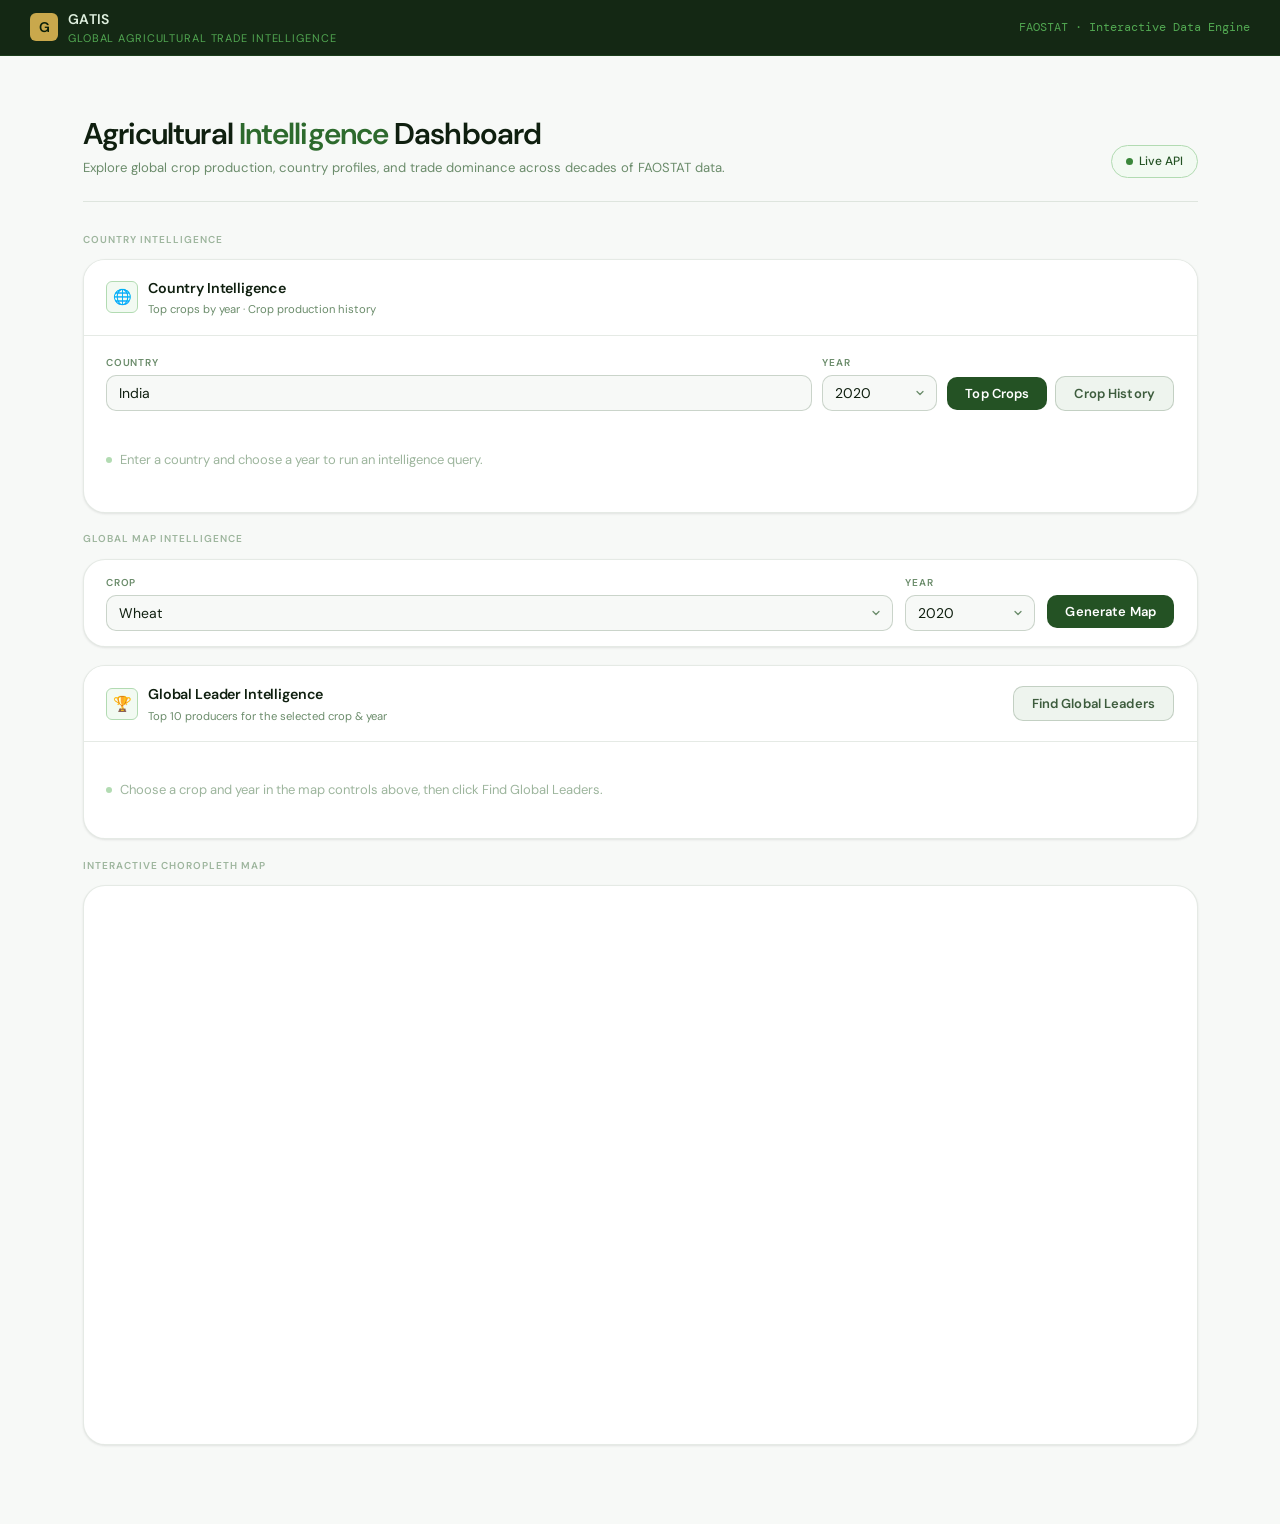
==== index.html @ de00c852 "Initial commit: the first commit for GATIS" ====
<!DOCTYPE html>
<html lang="en">
<head>
    <meta charset="UTF-8">
    <title>GATIS — Global Agricultural Trade Intelligence</title>
    <link rel="preconnect" href="https://fonts.googleapis.com">
    <link rel="preconnect" href="https://fonts.gstatic.com" crossorigin>
    <link href="https://fonts.googleapis.com/css2?family=DM+Sans:ital,opsz,wght@0,9..40,300;0,9..40,400;0,9..40,500;0,9..40,600;1,9..40,300&family=DM+Mono:wght@400;500&display=swap" rel="stylesheet">
    <style>
        *, *::before, *::after { box-sizing: border-box; margin: 0; padding: 0; }

        :root {
            --green-950: #0a1f0a;
            --green-900: #142814;
            --green-800: #1c3d1c;
            --green-700: #245224;
            --green-600: #2d6a2d;
            --green-500: #3a863a;
            --green-400: #52a852;
            --green-300: #7dc47d;
            --green-200: #b2dbb2;
            --green-100: #dff0df;
            --green-50:  #f2faf2;
            --gold: #c9a84c;
            --gold-light: #f5e9c8;
            --surface: #ffffff;
            --surface-2: #f7f9f7;
            --surface-3: #eef4ee;
            --border: rgba(44, 80, 44, 0.12);
            --border-strong: rgba(44, 80, 44, 0.22);
            --text-primary: #0f1f0f;
            --text-secondary: #3d5c3d;
            --text-muted: #6b8c6b;
            --text-hint: #9db59d;
            --radius-sm: 6px;
            --radius-md: 10px;
            --radius-lg: 16px;
            --radius-xl: 22px;
            --shadow-sm: 0 1px 3px rgba(0,0,0,0.06), 0 1px 2px rgba(0,0,0,0.04);
            --shadow-md: 0 4px 12px rgba(0,0,0,0.07), 0 2px 4px rgba(0,0,0,0.04);
            --shadow-lg: 0 8px 32px rgba(0,0,0,0.09), 0 2px 8px rgba(0,0,0,0.05);
            --transition: 140ms ease;
        }

        html { font-size: 15px; }
        body {
            font-family: 'DM Sans', system-ui, sans-serif;
            background-color: var(--surface-2);
            color: var(--text-primary);
            min-height: 100vh;
            line-height: 1.6;
        }

        /* ── TOPBAR ── */
        .topbar {
            background: var(--green-900);
            border-bottom: 1px solid var(--green-800);
            padding: 0 2rem;
            display: flex;
            align-items: center;
            justify-content: space-between;
            height: 56px;
            position: sticky;
            top: 0;
            z-index: 100;
        }
        .topbar-brand {
            display: flex;
            align-items: center;
            gap: 10px;
        }
        .topbar-logo {
            width: 28px;
            height: 28px;
            background: var(--gold);
            border-radius: 6px;
            display: flex;
            align-items: center;
            justify-content: center;
            font-size: 14px;
            font-weight: 600;
            color: var(--green-950);
            letter-spacing: -0.5px;
        }
        .topbar-name {
            font-size: 14px;
            font-weight: 600;
            color: var(--green-100);
            letter-spacing: 0.02em;
        }
        .topbar-sub {
            font-size: 11px;
            color: var(--green-400);
            letter-spacing: 0.08em;
            text-transform: uppercase;
        }
        .topbar-meta {
            font-size: 12px;
            color: var(--green-400);
            font-family: 'DM Mono', monospace;
        }

        /* ── PAGE WRAPPER ── */
        .page {
            max-width: 1160px;
            margin: 0 auto;
            padding: 2rem 1.5rem 4rem;
        }

        /* ── HERO STRIP ── */
        .hero {
            display: flex;
            align-items: flex-end;
            justify-content: space-between;
            gap: 1rem;
            padding: 2rem 0 1.5rem;
            border-bottom: 1px solid var(--border);
            margin-bottom: 2rem;
        }
        .hero-left h1 {
            font-size: 2rem;
            font-weight: 600;
            color: var(--text-primary);
            line-height: 1.2;
            letter-spacing: -0.03em;
        }
        .hero-left h1 span {
            color: var(--green-600);
        }
        .hero-left p {
            font-size: 0.875rem;
            color: var(--text-muted);
            margin-top: 0.35rem;
        }
        .hero-badge {
            display: flex;
            align-items: center;
            gap: 6px;
            background: var(--green-50);
            border: 1px solid var(--green-200);
            border-radius: 999px;
            padding: 6px 14px;
            font-size: 12px;
            font-weight: 500;
            color: var(--green-700);
            white-space: nowrap;
        }
        .hero-badge::before {
            content: '';
            width: 7px;
            height: 7px;
            border-radius: 50%;
            background: var(--green-500);
            display: inline-block;
        }

        /* ── SECTION LABEL ── */
        .section-label {
            font-size: 10px;
            font-weight: 600;
            letter-spacing: 0.1em;
            text-transform: uppercase;
            color: var(--text-hint);
            margin-bottom: 0.75rem;
        }

        /* ── CARD ── */
        .card {
            background: var(--surface);
            border: 1px solid var(--border);
            border-radius: var(--radius-xl);
            box-shadow: var(--shadow-sm);
            overflow: hidden;
            margin-bottom: 1.25rem;
        }
        .card-header {
            display: flex;
            align-items: center;
            justify-content: space-between;
            padding: 1.1rem 1.5rem;
            border-bottom: 1px solid var(--border);
            background: var(--surface);
        }
        .card-header-left {
            display: flex;
            align-items: center;
            gap: 10px;
        }
        .card-icon {
            width: 32px;
            height: 32px;
            border-radius: var(--radius-sm);
            background: var(--green-50);
            border: 1px solid var(--green-200);
            display: flex;
            align-items: center;
            justify-content: center;
            font-size: 15px;
        }
        .card-title {
            font-size: 0.95rem;
            font-weight: 600;
            color: var(--text-primary);
            letter-spacing: -0.01em;
        }
        .card-subtitle {
            font-size: 0.75rem;
            color: var(--text-muted);
            margin-top: 1px;
        }
        .card-body {
            padding: 1.25rem 1.5rem;
        }

        /* ── CONTROL STRIP ── */
        .control-strip {
            background: var(--surface);
            border: 1px solid var(--border);
            border-radius: var(--radius-xl);
            box-shadow: var(--shadow-sm);
            padding: 1rem 1.5rem;
            display: flex;
            align-items: center;
            gap: 12px;
            flex-wrap: wrap;
            margin-bottom: 1.25rem;
        }
        .control-group {
            display: flex;
            flex-direction: column;
            gap: 4px;
            flex: 1;
            min-width: 200px;
        }
        .control-group.narrow { flex: 0 0 130px; min-width: 130px; }
        .control-label {
            font-size: 10px;
            font-weight: 600;
            letter-spacing: 0.08em;
            text-transform: uppercase;
            color: var(--text-muted);
        }
        .control-strip select,
        .card-body select,
        .card-body input[type="text"] {
            width: 100%;
            padding: 8px 12px;
            font-size: 14px;
            font-family: 'DM Sans', sans-serif;
            border: 1px solid var(--border-strong);
            border-radius: var(--radius-md);
            background: var(--surface-2);
            color: var(--text-primary);
            appearance: none;
            -webkit-appearance: none;
            cursor: pointer;
            outline: none;
            transition: border-color var(--transition), box-shadow var(--transition);
            background-image: url("data:image/svg+xml,%3Csvg xmlns='http://www.w3.org/2000/svg' width='12' height='12' viewBox='0 0 24 24'%3E%3Cpath fill='none' stroke='%236b8c6b' stroke-width='2.5' stroke-linecap='round' stroke-linejoin='round' d='M6 9l6 6 6-6'/%3E%3C/svg%3E");
            background-repeat: no-repeat;
            background-position: right 10px center;
            padding-right: 30px;
        }
        .card-body input[type="text"] {
            background-image: none;
            padding-right: 12px;
        }
        .control-strip select:focus,
        .card-body select:focus,
        .card-body input[type="text"]:focus {
            border-color: var(--green-500);
            box-shadow: 0 0 0 3px rgba(58, 134, 58, 0.12);
            background-color: var(--surface);
        }

        /* ── BUTTONS ── */
        .btn {
            display: inline-flex;
            align-items: center;
            gap: 6px;
            padding: 8px 18px;
            font-size: 13px;
            font-weight: 600;
            font-family: 'DM Sans', sans-serif;
            border: none;
            border-radius: var(--radius-md);
            cursor: pointer;
            letter-spacing: 0.01em;
            transition: background var(--transition), transform var(--transition), opacity var(--transition);
            white-space: nowrap;
        }
        .btn-primary {
            background: var(--green-700);
            color: #fff;
        }
        .btn-primary:hover { background: var(--green-800); }
        .btn-primary:active { transform: scale(0.98); }
        .btn-secondary {
            background: var(--surface-3);
            color: var(--text-secondary);
            border: 1px solid var(--border-strong);
        }
        .btn-secondary:hover { background: var(--green-100); color: var(--green-800); border-color: var(--green-300); }
        .btn-secondary:active { transform: scale(0.98); }
        .btn:disabled { opacity: 0.45; cursor: not-allowed; transform: none !important; }
        .btn-row {
            display: flex;
            gap: 8px;
            flex-wrap: wrap;
            align-items: center;
        }

        /* ── INLINE CONTROLS ROW ── */
        .inline-controls {
            display: flex;
            gap: 10px;
            flex-wrap: wrap;
            align-items: flex-end;
            margin-bottom: 1.1rem;
        }
        .inline-controls .field {
            display: flex;
            flex-direction: column;
            gap: 4px;
        }
        .inline-controls .field.grow { flex: 1; min-width: 180px; }
        .inline-controls .field.fixed-110 { flex: 0 0 115px; }
        .field-label {
            font-size: 10px;
            font-weight: 600;
            letter-spacing: 0.08em;
            text-transform: uppercase;
            color: var(--text-muted);
        }

        /* ── RESULTS ── */
        .result-label {
            font-size: 12px;
            font-weight: 600;
            color: var(--green-700);
            padding: 0.5rem 0 0.75rem;
            border-bottom: 1px solid var(--border);
            margin-bottom: 0;
        }
        .table-wrap {
            overflow-y: auto;
            max-height: 300px;
            border-radius: 0 0 var(--radius-lg) var(--radius-lg);
        }
        table {
            width: 100%;
            border-collapse: collapse;
            font-size: 13px;
        }
        thead th {
            position: sticky;
            top: 0;
            background: var(--surface-3);
            color: var(--text-secondary);
            font-size: 11px;
            font-weight: 600;
            letter-spacing: 0.06em;
            text-transform: uppercase;
            padding: 9px 12px;
            text-align: left;
            border-bottom: 1px solid var(--border);
            z-index: 2;
        }
        tbody tr { transition: background var(--transition); }
        tbody tr:hover { background: var(--surface-2); }
        td {
            padding: 9px 12px;
            border-bottom: 1px solid var(--border);
            color: var(--text-primary);
            font-variant-numeric: tabular-nums;
        }
        tbody tr:last-child td { border-bottom: none; }
        td.rank {
            font-family: 'DM Mono', monospace;
            font-size: 12px;
            color: var(--text-hint);
            width: 36px;
        }
        td.num {
            font-family: 'DM Mono', monospace;
            font-size: 12px;
        }
        td.share {
            font-family: 'DM Mono', monospace;
            font-size: 12px;
        }
        .share-bar-cell { width: 100px; }
        .share-bar-wrap { display: flex; align-items: center; gap: 6px; }
        .share-bar-bg { flex: 1; height: 5px; background: var(--surface-3); border-radius: 999px; overflow: hidden; }
        .share-bar-fill { height: 100%; background: var(--green-400); border-radius: 999px; }
        .share-pct { font-family: 'DM Mono', monospace; font-size: 11px; color: var(--text-muted); min-width: 36px; }

        .placeholder-msg {
            display: flex;
            align-items: center;
            gap: 8px;
            padding: 1.5rem 0;
            font-size: 13px;
            color: var(--text-hint);
        }
        .placeholder-msg::before {
            content: '';
            display: block;
            width: 6px;
            height: 6px;
            border-radius: 50%;
            background: var(--green-200);
            flex-shrink: 0;
        }
        .error-msg {
            font-size: 13px;
            color: #b91c1c;
            background: #fef2f2;
            border: 1px solid #fecaca;
            border-radius: var(--radius-md);
            padding: 10px 14px;
        }

        /* ── MAP ── */
        .map-card {
            background: var(--surface);
            border: 1px solid var(--border);
            border-radius: var(--radius-xl);
            box-shadow: var(--shadow-sm);
            overflow: hidden;
            margin-bottom: 1.25rem;
            height: 560px;
        }
        .map-card iframe { width: 100%; height: 100%; border: none; display: block; }

        /* ── DIVIDER ── */
        .divider { height: 1px; background: var(--border); margin: 1rem 0; }

        /* ── LOADING ── */
        .loading-dots { display: inline-flex; gap: 4px; align-items: center; }
        .loading-dots span {
            width: 5px; height: 5px; border-radius: 50%;
            background: var(--green-400);
            animation: dot-pulse 1.2s ease-in-out infinite;
        }
        .loading-dots span:nth-child(2) { animation-delay: 0.2s; }
        .loading-dots span:nth-child(3) { animation-delay: 0.4s; }
        @keyframes dot-pulse {
            0%, 80%, 100% { opacity: 0.2; transform: scale(0.8); }
            40% { opacity: 1; transform: scale(1); }
        }
    </style>
</head>
<body>

    <!-- TOPBAR -->
    <header class="topbar">
        <div class="topbar-brand">
            <div class="topbar-logo">G</div>
            <div>
                <div class="topbar-name">GATIS</div>
                <div class="topbar-sub">Global Agricultural Trade Intelligence</div>
            </div>
        </div>
        <div class="topbar-meta">FAOSTAT · Interactive Data Engine</div>
    </header>

    <main class="page">

        <!-- HERO -->
        <div class="hero">
            <div class="hero-left">
                <h1>Agricultural <span>Intelligence</span> Dashboard</h1>
                <p>Explore global crop production, country profiles, and trade dominance across decades of FAOSTAT data.</p>
            </div>
            <div class="hero-badge">Live API</div>
        </div>

        <!-- ① COUNTRY INTELLIGENCE -->
        <div class="section-label">Country Intelligence</div>
        <div class="card">
            <div class="card-header">
                <div class="card-header-left">
                    <div class="card-icon">🌐</div>
                    <div>
                        <div class="card-title">Country Intelligence</div>
                        <div class="card-subtitle">Top crops by year · Crop production history</div>
                    </div>
                </div>
            </div>
            <div class="card-body">
                <div class="inline-controls">
                    <div class="field grow">
                        <div class="field-label">Country</div>
                        <input id="countryInput" type="text" list="countryOptions" placeholder="e.g. India, Brazil, China…">
                        <datalist id="countryOptions"></datalist>
                    </div>
                    <div class="field fixed-110">
                        <div class="field-label">Year</div>
                        <select id="countryYearInput">
                            <option value="">—</option>
                        </select>
                    </div>
                    <div class="btn-row">
                        <button class="btn btn-primary" id="topCropsButton" type="button">Top Crops</button>
                        <button class="btn btn-secondary" id="historyButton" type="button">Crop History</button>
                    </div>
                </div>
                <div id="countryResults">
                    <p class="placeholder-msg">Enter a country and choose a year to run an intelligence query.</p>
                </div>
            </div>
        </div>

        <!-- ② MAP CONTROLS -->
        <div class="section-label">Global Map Intelligence</div>
        <div class="control-strip">
            <div class="control-group">
                <div class="control-label">Crop</div>
                <select id="cropInput">
                    <option value="">Loading crops…</option>
                </select>
            </div>
            <div class="control-group narrow">
                <div class="control-label">Year</div>
                <select id="yearInput">
                    <option value="">Loading years…</option>
                </select>
            </div>
            <div style="padding-top: 18px;">
                <button class="btn btn-primary" id="generateButton" type="button">Generate Map</button>
            </div>
        </div>

        <!-- ③ GLOBAL LEADER -->
        <div class="card">
            <div class="card-header">
                <div class="card-header-left">
                    <div class="card-icon">🏆</div>
                    <div>
                        <div class="card-title">Global Leader Intelligence</div>
                        <div class="card-subtitle">Top 10 producers for the selected crop &amp; year</div>
                    </div>
                </div>
                <button class="btn btn-secondary" id="globalLeaderButton" type="button">Find Global Leaders</button>
            </div>
            <div id="globalLeaderResults" style="padding: 1rem 1.5rem;">
                <p class="placeholder-msg">Choose a crop and year in the map controls above, then click Find Global Leaders.</p>
            </div>
        </div>

        <!-- ④ MAP -->
        <div class="section-label">Interactive Choropleth Map</div>
        <div class="map-card">
            <iframe id="mapFrame" title="GATIS live intelligence map" src="http://127.0.0.1:8000/map?crop=Wheat&year=2020"></iframe>
        </div>

    </main>

    <script>
        const API_BASE_URL = "http://127.0.0.1:8000";

        function buildMapUrl(crop, year) {
            const params = new URLSearchParams({ crop, year, _: Date.now().toString() });
            return `${API_BASE_URL}/map?${params.toString()}`;
        }

        function fmt(value) {
            return Number(value).toLocaleString(undefined, { maximumFractionDigits: 2 });
        }

        function renderError(message, targetId = "countryResults") {
            document.getElementById(targetId).innerHTML = `<div class="error-msg">${message}</div>`;
        }

        function renderLoading(targetId) {
            document.getElementById(targetId).innerHTML = `
                <p class="placeholder-msg" style="gap:10px;">
                    <span class="loading-dots"><span></span><span></span><span></span></span>
                    Loading data…
                </p>`;
        }

        function renderTable(summary, headers, rows, targetId = "countryResults") {
            const headerHtml = headers.map(h => `<th>${h.label}</th>`).join("");
            const maxProd = Math.max(...rows.map(r => Number(r[headers.find(h => h.key === "Production_Value") ? "Production_Value" : "Percentage_Share"] || 0)));

            const rowsHtml = rows.map((row, i) => {
                const cells = headers.map(h => {
                    const raw = row[h.key];
                    const val = h.format ? h.format(raw, row, maxProd) : raw;
                    return `<td class="${h.cls || ''}">${val ?? ""}</td>`;
                }).join("");
                return `<tr>${cells}</tr>`;
            }).join("");

            document.getElementById(targetId).innerHTML = `
                <div class="result-label">${summary}</div>
                <div class="table-wrap">
                    <table>
                        <thead><tr>${headerHtml}</tr></thead>
                        <tbody>${rowsHtml}</tbody>
                    </table>
                </div>
            `;
        }

        function updateMap() {
            const crop = document.getElementById("cropInput").value;
            const year = document.getElementById("yearInput").value;
            if (!crop || !year) return;
            document.getElementById("mapFrame").src = buildMapUrl(crop, year);
        }

        async function getJson(path, params) {
            const query = new URLSearchParams(params);
            const response = await fetch(`${API_BASE_URL}${path}?${query.toString()}`);
            if (!response.ok) {
                const error = await response.json().catch(() => ({}));
                throw new Error(error.detail || `Request failed with ${response.status}`);
            }
            return response.json();
        }

        async function loadTopCrops() {
            const country = document.getElementById("countryInput").value.trim();
            const year = document.getElementById("countryYearInput").value;
            if (!country || !year) { renderError("Enter a country and choose a year."); return; }
            renderLoading("countryResults");
            try {
                const data = await getJson("/api/country/top-crops", { country, year, limit: 10 });
                const matched = data.matched_countries.join(", ");
                const sorted = [...data.top_crops].sort((a, b) => b.Production_Value - a.Production_Value);
                sorted.forEach((row, i) => { row.Rank = i + 1; });
                const maxProd = sorted[0]?.Production_Value || 1;

                renderTable(
                    `Top crops for <strong>${matched}</strong> in ${data.year}`,
                    [
                        { key: "Rank", label: "#", cls: "rank" },
                        { key: "Item", label: "Crop / Product" },
                        { key: "Production_Value", label: "Production", cls: "num", format: (v) => fmt(v) },
                        { key: "Unit", label: "Unit" },
                        {
                            key: "Country_Share", label: "Share", cls: "share-bar-cell",
                            format: (v, row, max) => {
                                const pct = Math.min(100, (Number(row.Production_Value) / maxProd) * 100);
                                return `<div class="share-bar-wrap"><div class="share-bar-bg"><div class="share-bar-fill" style="width:${pct.toFixed(1)}%"></div></div><span class="share-pct">${fmt(v)}%</span></div>`;
                            }
                        }
                    ],
                    sorted
                );
            } catch (error) { renderError(error.message); }
        }

        async function loadCropHistory() {
            const country = document.getElementById("countryInput").value.trim();
            const crop = document.getElementById("cropInput").value;
            if (!country || !crop) { renderError("Enter a country and choose a crop in the map controls."); return; }
            renderLoading("countryResults");
            try {
                const data = await getJson("/api/country/crop-history", { country, crop });
                const matched = data.matched_countries.join(", ");
                const summary = `${data.crop} · <strong>${matched}</strong> &nbsp;·&nbsp; Latest: ${fmt(data.latest_production)} ${data.latest_unit} (${data.latest_year}) &nbsp;·&nbsp; Peak: ${fmt(data.peak_production)} ${data.peak_unit} (${data.peak_year})`;
                renderTable(summary,
                    [
                        { key: "Year", label: "Year", cls: "rank" },
                        { key: "Production_Value", label: "Production", cls: "num", format: (v) => fmt(v) },
                        { key: "Unit", label: "Unit" }
                    ],
                    data.history
                );
            } catch (error) { renderError(error.message); }
        }

        function populateSelect(el, values, defaultValue) {
            el.innerHTML = "";
            values.forEach(value => {
                const opt = document.createElement("option");
                opt.value = value;
                opt.textContent = value;
                if (String(value) === String(defaultValue)) opt.selected = true;
                el.appendChild(opt);
            });
        }

        function syncCountryYear() {
            const mainYear = document.getElementById("yearInput").value;
            const cy = document.getElementById("countryYearInput");
            if ([...cy.options].some(o => o.value === mainYear)) cy.value = mainYear;
        }

        function populateCountryOptions(countries, defaultCountry) {
            const dl = document.getElementById("countryOptions");
            dl.innerHTML = "";
            countries.forEach(c => {
                const opt = document.createElement("option");
                opt.value = c;
                dl.appendChild(opt);
            });
            document.getElementById("countryInput").value = defaultCountry;
        }

        async function loadGlobalLeader() {
            const crop = document.getElementById("cropInput").value;
            const year = document.getElementById("yearInput").value;
            const resultsEl = document.getElementById("globalLeaderResults");
            if (!crop || !year) { resultsEl.innerHTML = '<div class="error-msg" style="margin:1rem 1.5rem;">Choose a crop and year in the map controls first.</div>'; return; }
            resultsEl.innerHTML = `<p class="placeholder-msg" style="padding:1rem 0;gap:10px;"><span class="loading-dots"><span></span><span></span><span></span></span>Loading top 10 producers…</p>`;
            try {
                const data = await getJson("/api/crop", { name: crop, year });
                if (!data.data || data.data.length === 0) {
                    resultsEl.innerHTML = '<div class="error-msg" style="margin:0.5rem 0;">No data found for this crop and year.</div>';
                    return;
                }
                const top10 = data.data.slice(0, 10);
                const maxShare = top10[0]?.Percentage_Share || 1;
                const rowsHtml = top10.map((row, i) => `
                    <tr>
                        <td class="rank">${i + 1}</td>
                        <td>${row.Area}</td>
                        <td class="share-bar-cell">
                            <div class="share-bar-wrap">
                                <div class="share-bar-bg"><div class="share-bar-fill" style="width:${((row.Percentage_Share / maxShare) * 100).toFixed(1)}%"></div></div>
                                <span class="share-pct">${fmt(row.Percentage_Share)}%</span>
                            </div>
                        </td>
                    </tr>
                `).join("");
                resultsEl.innerHTML = `
                    <div class="result-label" style="padding: 0 1.5rem 0.75rem; margin-top: 0.5rem;">Top 10 global producers for <strong>${data.crop}</strong> in ${data.year}</div>
                    <div class="table-wrap">
                        <table>
                            <thead><tr><th>#</th><th>Country</th><th>Global Share</th></tr></thead>
                            <tbody>${rowsHtml}</tbody>
                        </table>
                    </div>
                `;
            } catch (error) {
                resultsEl.innerHTML = `<div class="error-msg" style="margin:1rem 1.5rem;">${error.message}</div>`;
            }
        }

        async function loadOptions() {
            ["generateButton","topCropsButton","historyButton","globalLeaderButton"].forEach(id => {
                document.getElementById(id).disabled = true;
            });
            try {
                const response = await fetch(`${API_BASE_URL}/api/options`);
                if (!response.ok) throw new Error(`Options request failed with ${response.status}`);
                const options = await response.json();
                populateSelect(document.getElementById("cropInput"), options.crops, options.default_crop);
                populateSelect(document.getElementById("yearInput"), options.years, options.default_year);
                populateSelect(document.getElementById("countryYearInput"), options.years, options.default_year);
                populateCountryOptions(options.countries, options.default_country);
                updateMap();
            } catch (error) {
                document.getElementById("cropInput").innerHTML = '<option value="Wheat">Wheat</option>';
                document.getElementById("yearInput").innerHTML = '<option value="2020">2020</option>';
                document.getElementById("countryYearInput").innerHTML = '<option value="2020">2020</option>';
                document.getElementById("countryInput").value = "India";
                console.error("Failed to load GATIS options:", error);
            } finally {
                ["generateButton","topCropsButton","historyButton","globalLeaderButton"].forEach(id => {
                    document.getElementById(id).disabled = false;
                });
            }
        }

        document.getElementById("generateButton").addEventListener("click", updateMap);
        document.getElementById("topCropsButton").addEventListener("click", loadTopCrops);
        document.getElementById("historyButton").addEventListener("click", loadCropHistory);
        document.getElementById("globalLeaderButton").addEventListener("click", loadGlobalLeader);
        document.getElementById("yearInput").addEventListener("change", syncCountryYear);
        loadOptions();
    </script>
</body>
</html>
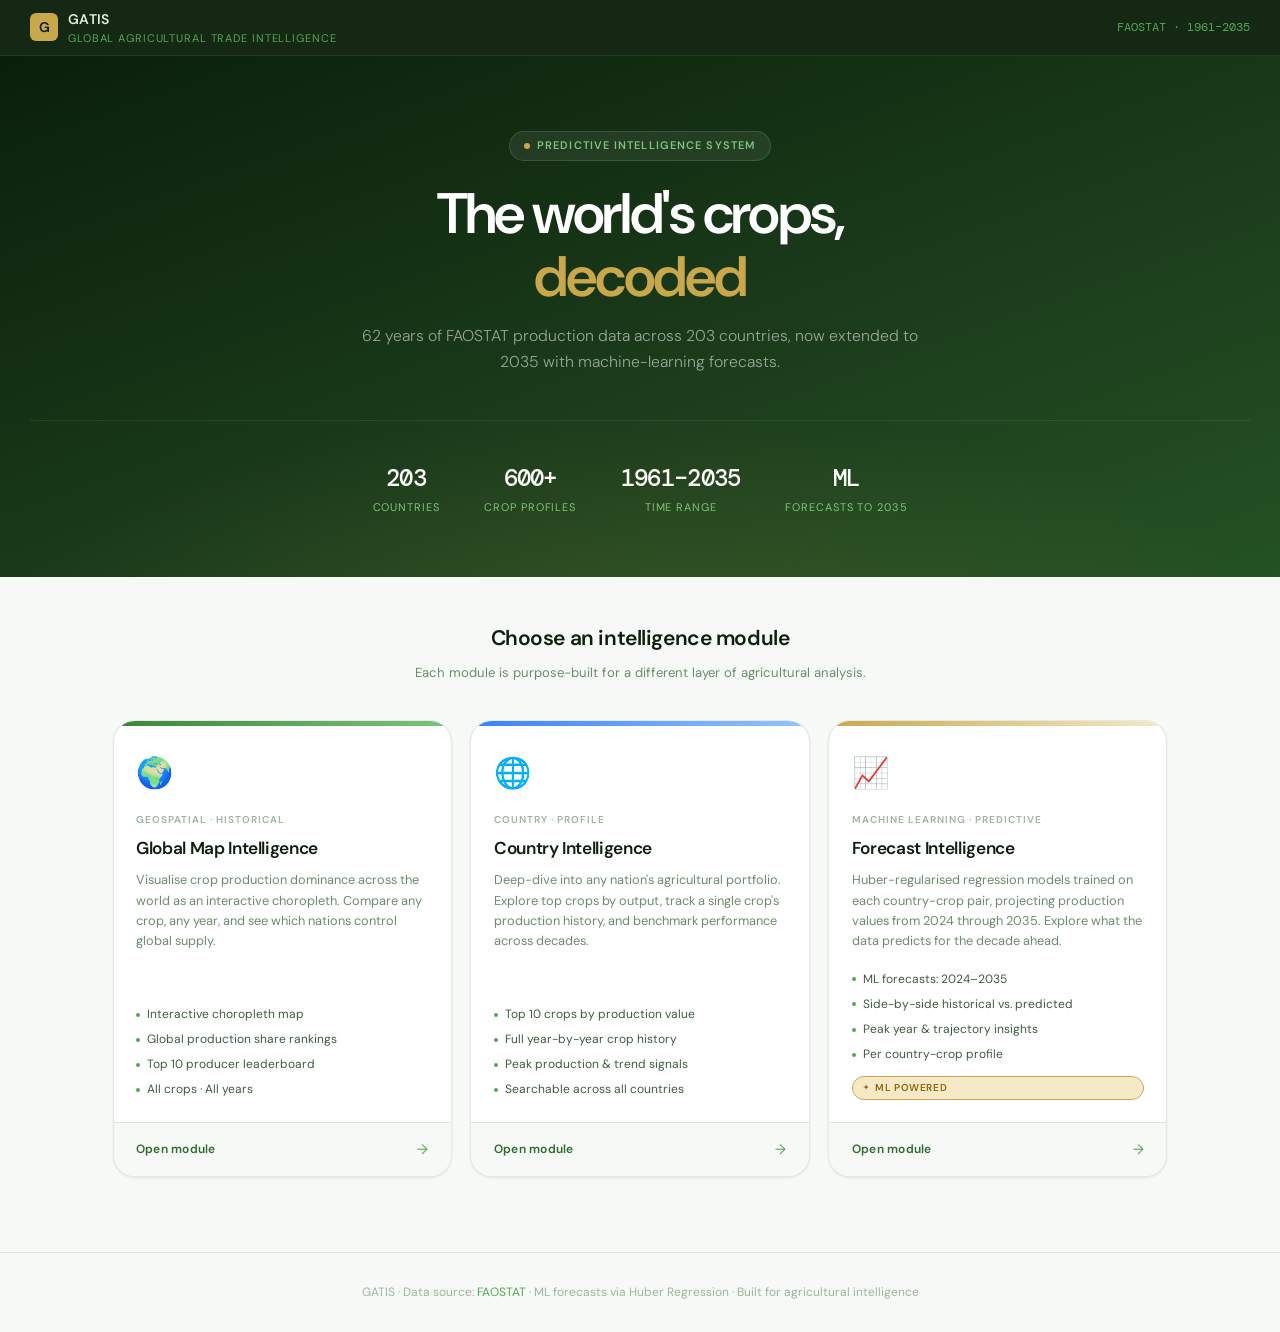
==== commit 34acd8f8: "added a ML model and changed the the frontend all some other things" ====
--- a/index.html
+++ b/index.html
@@ -2,778 +2,194 @@
 <html lang="en">
 <head>
     <meta charset="UTF-8">
-    <title>GATIS — Global Agricultural Trade Intelligence</title>
+    <meta name="viewport" content="width=device-width, initial-scale=1.0">
+    <title>GATIS — Global Agricultural Trade Intelligence System</title>
     <link rel="preconnect" href="https://fonts.googleapis.com">
     <link rel="preconnect" href="https://fonts.gstatic.com" crossorigin>
     <link href="https://fonts.googleapis.com/css2?family=DM+Sans:ital,opsz,wght@0,9..40,300;0,9..40,400;0,9..40,500;0,9..40,600;1,9..40,300&family=DM+Mono:wght@400;500&display=swap" rel="stylesheet">
     <style>
         *, *::before, *::after { box-sizing: border-box; margin: 0; padding: 0; }
-
         :root {
-            --green-950: #0a1f0a;
-            --green-900: #142814;
-            --green-800: #1c3d1c;
-            --green-700: #245224;
-            --green-600: #2d6a2d;
-            --green-500: #3a863a;
-            --green-400: #52a852;
-            --green-300: #7dc47d;
-            --green-200: #b2dbb2;
-            --green-100: #dff0df;
-            --green-50:  #f2faf2;
-            --gold: #c9a84c;
-            --gold-light: #f5e9c8;
-            --surface: #ffffff;
-            --surface-2: #f7f9f7;
-            --surface-3: #eef4ee;
-            --border: rgba(44, 80, 44, 0.12);
-            --border-strong: rgba(44, 80, 44, 0.22);
-            --text-primary: #0f1f0f;
-            --text-secondary: #3d5c3d;
-            --text-muted: #6b8c6b;
-            --text-hint: #9db59d;
-            --radius-sm: 6px;
-            --radius-md: 10px;
-            --radius-lg: 16px;
-            --radius-xl: 22px;
+            --green-950: #0a1f0a; --green-900: #142814; --green-800: #1c3d1c;
+            --green-700: #245224; --green-600: #2d6a2d; --green-500: #3a863a;
+            --green-400: #52a852; --green-300: #7dc47d; --green-200: #b2dbb2;
+            --green-100: #dff0df; --green-50: #f2faf2;
+            --gold: #c9a84c; --gold-light: #f5e9c8;
+            --surface: #ffffff; --surface-2: #f7f9f7; --surface-3: #eef4ee;
+            --border: rgba(44,80,44,0.12); --border-strong: rgba(44,80,44,0.22);
+            --text-primary: #0f1f0f; --text-secondary: #3d5c3d;
+            --text-muted: #6b8c6b; --text-hint: #9db59d;
+            --radius-sm: 6px; --radius-md: 10px; --radius-lg: 16px; --radius-xl: 22px;
             --shadow-sm: 0 1px 3px rgba(0,0,0,0.06), 0 1px 2px rgba(0,0,0,0.04);
             --shadow-md: 0 4px 12px rgba(0,0,0,0.07), 0 2px 4px rgba(0,0,0,0.04);
-            --shadow-lg: 0 8px 32px rgba(0,0,0,0.09), 0 2px 8px rgba(0,0,0,0.05);
+            --shadow-lg: 0 12px 40px rgba(0,0,0,0.10), 0 2px 8px rgba(0,0,0,0.05);
             --transition: 140ms ease;
         }
+        html { font-size: 15px; }
+        body { font-family: 'DM Sans', system-ui, sans-serif; background: var(--surface-2); color: var(--text-primary); min-height: 100vh; line-height: 1.6; }
 
-        html { font-size: 15px; }
-        body {
-            font-family: 'DM Sans', system-ui, sans-serif;
-            background-color: var(--surface-2);
-            color: var(--text-primary);
-            min-height: 100vh;
-            line-height: 1.6;
-        }
+        /* TOPBAR */
+        .topbar { background: var(--green-900); border-bottom: 1px solid var(--green-800); padding: 0 2rem; display: flex; align-items: center; justify-content: space-between; height: 56px; position: sticky; top: 0; z-index: 100; }
+        .topbar-brand { display: flex; align-items: center; gap: 10px; }
+        .topbar-logo { width: 28px; height: 28px; background: var(--gold); border-radius: 6px; display: flex; align-items: center; justify-content: center; font-size: 14px; font-weight: 600; color: var(--green-950); letter-spacing: -0.5px; }
+        .topbar-name { font-size: 14px; font-weight: 600; color: var(--green-100); letter-spacing: 0.02em; }
+        .topbar-sub { font-size: 11px; color: var(--green-400); letter-spacing: 0.08em; text-transform: uppercase; }
+        .topbar-meta { font-size: 12px; color: var(--green-400); font-family: 'DM Mono', monospace; }
 
-        /* ── TOPBAR ── */
-        .topbar {
-            background: var(--green-900);
-            border-bottom: 1px solid var(--green-800);
-            padding: 0 2rem;
-            display: flex;
-            align-items: center;
-            justify-content: space-between;
-            height: 56px;
-            position: sticky;
-            top: 0;
-            z-index: 100;
-        }
-        .topbar-brand {
-            display: flex;
-            align-items: center;
-            gap: 10px;
-        }
-        .topbar-logo {
-            width: 28px;
-            height: 28px;
-            background: var(--gold);
-            border-radius: 6px;
-            display: flex;
-            align-items: center;
-            justify-content: center;
-            font-size: 14px;
-            font-weight: 600;
-            color: var(--green-950);
-            letter-spacing: -0.5px;
-        }
-        .topbar-name {
-            font-size: 14px;
-            font-weight: 600;
-            color: var(--green-100);
-            letter-spacing: 0.02em;
-        }
-        .topbar-sub {
-            font-size: 11px;
-            color: var(--green-400);
-            letter-spacing: 0.08em;
-            text-transform: uppercase;
-        }
-        .topbar-meta {
-            font-size: 12px;
-            color: var(--green-400);
-            font-family: 'DM Mono', monospace;
-        }
+        /* HERO */
+        .hero-section { background: linear-gradient(160deg, var(--green-950) 0%, var(--green-800) 60%, var(--green-700) 100%); padding: 5rem 2rem 4rem; text-align: center; position: relative; overflow: hidden; }
+        .hero-section::before { content: ''; position: absolute; inset: 0; background: radial-gradient(ellipse 70% 60% at 50% 110%, rgba(201,168,76,0.12) 0%, transparent 70%); pointer-events: none; }
+        .hero-eyebrow { display: inline-flex; align-items: center; gap: 7px; background: rgba(255,255,255,0.07); border: 1px solid rgba(255,255,255,0.12); border-radius: 999px; padding: 5px 14px; font-size: 11px; font-weight: 600; letter-spacing: 0.1em; text-transform: uppercase; color: var(--green-300); margin-bottom: 1.5rem; }
+        .hero-eyebrow::before { content: ''; width: 6px; height: 6px; border-radius: 50%; background: var(--gold); display: block; }
+        .hero-title { font-size: clamp(2.4rem, 5vw, 3.8rem); font-weight: 600; color: #fff; letter-spacing: -0.04em; line-height: 1.1; margin-bottom: 1rem; }
+        .hero-title em { font-style: normal; color: var(--gold); }
+        .hero-desc { font-size: 1.05rem; color: rgba(255,255,255,0.55); max-width: 560px; margin: 0 auto 2.5rem; line-height: 1.65; font-weight: 300; }
+        .hero-stats { display: flex; justify-content: center; gap: 3rem; flex-wrap: wrap; margin-top: 3rem; padding-top: 2.5rem; border-top: 1px solid rgba(255,255,255,0.08); }
+        .stat { text-align: center; }
+        .stat-num { font-family: 'DM Mono', monospace; font-size: 1.6rem; font-weight: 500; color: #fff; letter-spacing: -0.03em; }
+        .stat-label { font-size: 11px; text-transform: uppercase; letter-spacing: 0.08em; color: var(--green-300); margin-top: 2px; }
 
-        /* ── PAGE WRAPPER ── */
-        .page {
-            max-width: 1160px;
-            margin: 0 auto;
-            padding: 2rem 1.5rem 4rem;
-        }
+        /* NAV GRID */
+        .nav-section { max-width: 1100px; margin: 0 auto; padding: 3rem 1.5rem 5rem; }
+        .nav-intro { text-align: center; margin-bottom: 2.5rem; }
+        .nav-intro h2 { font-size: 1.4rem; font-weight: 600; color: var(--text-primary); letter-spacing: -0.02em; margin-bottom: 0.4rem; }
+        .nav-intro p { font-size: 0.875rem; color: var(--text-muted); }
 
-        /* ── HERO STRIP ── */
-        .hero {
-            display: flex;
-            align-items: flex-end;
-            justify-content: space-between;
-            gap: 1rem;
-            padding: 2rem 0 1.5rem;
-            border-bottom: 1px solid var(--border);
-            margin-bottom: 2rem;
-        }
-        .hero-left h1 {
-            font-size: 2rem;
-            font-weight: 600;
-            color: var(--text-primary);
-            line-height: 1.2;
-            letter-spacing: -0.03em;
-        }
-        .hero-left h1 span {
-            color: var(--green-600);
-        }
-        .hero-left p {
-            font-size: 0.875rem;
-            color: var(--text-muted);
-            margin-top: 0.35rem;
-        }
-        .hero-badge {
-            display: flex;
-            align-items: center;
-            gap: 6px;
-            background: var(--green-50);
-            border: 1px solid var(--green-200);
-            border-radius: 999px;
-            padding: 6px 14px;
-            font-size: 12px;
-            font-weight: 500;
-            color: var(--green-700);
-            white-space: nowrap;
-        }
-        .hero-badge::before {
-            content: '';
-            width: 7px;
-            height: 7px;
-            border-radius: 50%;
-            background: var(--green-500);
-            display: inline-block;
-        }
+        .module-grid { display: grid; grid-template-columns: repeat(auto-fit, minmax(300px, 1fr)); gap: 1.25rem; }
 
-        /* ── SECTION LABEL ── */
-        .section-label {
-            font-size: 10px;
-            font-weight: 600;
-            letter-spacing: 0.1em;
-            text-transform: uppercase;
-            color: var(--text-hint);
-            margin-bottom: 0.75rem;
-        }
+        .module-card { background: var(--surface); border: 1px solid var(--border); border-radius: var(--radius-xl); box-shadow: var(--shadow-sm); overflow: hidden; text-decoration: none; color: inherit; display: flex; flex-direction: column; transition: box-shadow var(--transition), transform var(--transition), border-color var(--transition); cursor: pointer; }
+        .module-card:hover { box-shadow: var(--shadow-lg); transform: translateY(-3px); border-color: var(--green-200); }
+        .module-card:active { transform: translateY(-1px); }
 
-        /* ── CARD ── */
-        .card {
-            background: var(--surface);
-            border: 1px solid var(--border);
-            border-radius: var(--radius-xl);
-            box-shadow: var(--shadow-sm);
-            overflow: hidden;
-            margin-bottom: 1.25rem;
-        }
-        .card-header {
-            display: flex;
-            align-items: center;
-            justify-content: space-between;
-            padding: 1.1rem 1.5rem;
-            border-bottom: 1px solid var(--border);
-            background: var(--surface);
-        }
-        .card-header-left {
-            display: flex;
-            align-items: center;
-            gap: 10px;
-        }
-        .card-icon {
-            width: 32px;
-            height: 32px;
-            border-radius: var(--radius-sm);
-            background: var(--green-50);
-            border: 1px solid var(--green-200);
-            display: flex;
-            align-items: center;
-            justify-content: center;
-            font-size: 15px;
-        }
-        .card-title {
-            font-size: 0.95rem;
-            font-weight: 600;
-            color: var(--text-primary);
-            letter-spacing: -0.01em;
-        }
-        .card-subtitle {
-            font-size: 0.75rem;
-            color: var(--text-muted);
-            margin-top: 1px;
-        }
-        .card-body {
-            padding: 1.25rem 1.5rem;
-        }
+        .module-accent { height: 5px; }
+        .accent-map { background: linear-gradient(90deg, var(--green-500), var(--green-300)); }
+        .accent-country { background: linear-gradient(90deg, #3b82f6, #93c5fd); }
+        .accent-forecast { background: linear-gradient(90deg, var(--gold), #f5e9c8); }
 
-        /* ── CONTROL STRIP ── */
-        .control-strip {
-            background: var(--surface);
-            border: 1px solid var(--border);
-            border-radius: var(--radius-xl);
-            box-shadow: var(--shadow-sm);
-            padding: 1rem 1.5rem;
-            display: flex;
-            align-items: center;
-            gap: 12px;
-            flex-wrap: wrap;
-            margin-bottom: 1.25rem;
-        }
-        .control-group {
-            display: flex;
-            flex-direction: column;
-            gap: 4px;
-            flex: 1;
-            min-width: 200px;
-        }
-        .control-group.narrow { flex: 0 0 130px; min-width: 130px; }
-        .control-label {
-            font-size: 10px;
-            font-weight: 600;
-            letter-spacing: 0.08em;
-            text-transform: uppercase;
-            color: var(--text-muted);
-        }
-        .control-strip select,
-        .card-body select,
-        .card-body input[type="text"] {
-            width: 100%;
-            padding: 8px 12px;
-            font-size: 14px;
-            font-family: 'DM Sans', sans-serif;
-            border: 1px solid var(--border-strong);
-            border-radius: var(--radius-md);
-            background: var(--surface-2);
-            color: var(--text-primary);
-            appearance: none;
-            -webkit-appearance: none;
-            cursor: pointer;
-            outline: none;
-            transition: border-color var(--transition), box-shadow var(--transition);
-            background-image: url("data:image/svg+xml,%3Csvg xmlns='http://www.w3.org/2000/svg' width='12' height='12' viewBox='0 0 24 24'%3E%3Cpath fill='none' stroke='%236b8c6b' stroke-width='2.5' stroke-linecap='round' stroke-linejoin='round' d='M6 9l6 6 6-6'/%3E%3C/svg%3E");
-            background-repeat: no-repeat;
-            background-position: right 10px center;
-            padding-right: 30px;
-        }
-        .card-body input[type="text"] {
-            background-image: none;
-            padding-right: 12px;
-        }
-        .control-strip select:focus,
-        .card-body select:focus,
-        .card-body input[type="text"]:focus {
-            border-color: var(--green-500);
-            box-shadow: 0 0 0 3px rgba(58, 134, 58, 0.12);
-            background-color: var(--surface);
-        }
+        .module-body { padding: 1.5rem; flex: 1; display: flex; flex-direction: column; }
+        .module-icon { font-size: 2rem; margin-bottom: 1rem; display: block; }
+        .module-tag { font-size: 10px; font-weight: 600; letter-spacing: 0.1em; text-transform: uppercase; color: var(--text-hint); margin-bottom: 0.5rem; }
+        .module-title { font-size: 1.15rem; font-weight: 600; color: var(--text-primary); letter-spacing: -0.02em; margin-bottom: 0.5rem; }
+        .module-desc { font-size: 0.85rem; color: var(--text-muted); line-height: 1.6; flex: 1; }
+        .module-features { margin-top: 1.2rem; display: flex; flex-direction: column; gap: 6px; }
+        .module-feature { font-size: 12px; color: var(--text-secondary); display: flex; align-items: center; gap: 7px; }
+        .module-feature::before { content: ''; width: 4px; height: 4px; border-radius: 50%; background: var(--green-400); flex-shrink: 0; }
+        .module-footer { padding: 1rem 1.5rem; border-top: 1px solid var(--border); background: var(--surface-2); display: flex; align-items: center; justify-content: space-between; }
+        .module-cta { font-size: 12px; font-weight: 600; color: var(--green-600); letter-spacing: 0.02em; }
+        .module-arrow { font-size: 14px; color: var(--green-400); transition: transform var(--transition); }
+        .module-card:hover .module-arrow { transform: translateX(4px); }
 
-        /* ── BUTTONS ── */
-        .btn {
-            display: inline-flex;
-            align-items: center;
-            gap: 6px;
-            padding: 8px 18px;
-            font-size: 13px;
-            font-weight: 600;
-            font-family: 'DM Sans', sans-serif;
-            border: none;
-            border-radius: var(--radius-md);
-            cursor: pointer;
-            letter-spacing: 0.01em;
-            transition: background var(--transition), transform var(--transition), opacity var(--transition);
-            white-space: nowrap;
-        }
-        .btn-primary {
-            background: var(--green-700);
-            color: #fff;
-        }
-        .btn-primary:hover { background: var(--green-800); }
-        .btn-primary:active { transform: scale(0.98); }
-        .btn-secondary {
-            background: var(--surface-3);
-            color: var(--text-secondary);
-            border: 1px solid var(--border-strong);
-        }
-        .btn-secondary:hover { background: var(--green-100); color: var(--green-800); border-color: var(--green-300); }
-        .btn-secondary:active { transform: scale(0.98); }
-        .btn:disabled { opacity: 0.45; cursor: not-allowed; transform: none !important; }
-        .btn-row {
-            display: flex;
-            gap: 8px;
-            flex-wrap: wrap;
-            align-items: center;
-        }
+        .forecast-badge { display: inline-flex; align-items: center; gap: 5px; background: var(--gold-light); border: 1px solid var(--gold); border-radius: 999px; padding: 3px 10px; font-size: 10px; font-weight: 600; letter-spacing: 0.06em; color: #92650a; text-transform: uppercase; margin-top: 0.75rem; }
+        .forecast-badge::before { content: '✦'; font-size: 8px; }
 
-        /* ── INLINE CONTROLS ROW ── */
-        .inline-controls {
-            display: flex;
-            gap: 10px;
-            flex-wrap: wrap;
-            align-items: flex-end;
-            margin-bottom: 1.1rem;
-        }
-        .inline-controls .field {
-            display: flex;
-            flex-direction: column;
-            gap: 4px;
-        }
-        .inline-controls .field.grow { flex: 1; min-width: 180px; }
-        .inline-controls .field.fixed-110 { flex: 0 0 115px; }
-        .field-label {
-            font-size: 10px;
-            font-weight: 600;
-            letter-spacing: 0.08em;
-            text-transform: uppercase;
-            color: var(--text-muted);
-        }
-
-        /* ── RESULTS ── */
-        .result-label {
-            font-size: 12px;
-            font-weight: 600;
-            color: var(--green-700);
-            padding: 0.5rem 0 0.75rem;
-            border-bottom: 1px solid var(--border);
-            margin-bottom: 0;
-        }
-        .table-wrap {
-            overflow-y: auto;
-            max-height: 300px;
-            border-radius: 0 0 var(--radius-lg) var(--radius-lg);
-        }
-        table {
-            width: 100%;
-            border-collapse: collapse;
-            font-size: 13px;
-        }
-        thead th {
-            position: sticky;
-            top: 0;
-            background: var(--surface-3);
-            color: var(--text-secondary);
-            font-size: 11px;
-            font-weight: 600;
-            letter-spacing: 0.06em;
-            text-transform: uppercase;
-            padding: 9px 12px;
-            text-align: left;
-            border-bottom: 1px solid var(--border);
-            z-index: 2;
-        }
-        tbody tr { transition: background var(--transition); }
-        tbody tr:hover { background: var(--surface-2); }
-        td {
-            padding: 9px 12px;
-            border-bottom: 1px solid var(--border);
-            color: var(--text-primary);
-            font-variant-numeric: tabular-nums;
-        }
-        tbody tr:last-child td { border-bottom: none; }
-        td.rank {
-            font-family: 'DM Mono', monospace;
-            font-size: 12px;
-            color: var(--text-hint);
-            width: 36px;
-        }
-        td.num {
-            font-family: 'DM Mono', monospace;
-            font-size: 12px;
-        }
-        td.share {
-            font-family: 'DM Mono', monospace;
-            font-size: 12px;
-        }
-        .share-bar-cell { width: 100px; }
-        .share-bar-wrap { display: flex; align-items: center; gap: 6px; }
-        .share-bar-bg { flex: 1; height: 5px; background: var(--surface-3); border-radius: 999px; overflow: hidden; }
-        .share-bar-fill { height: 100%; background: var(--green-400); border-radius: 999px; }
-        .share-pct { font-family: 'DM Mono', monospace; font-size: 11px; color: var(--text-muted); min-width: 36px; }
-
-        .placeholder-msg {
-            display: flex;
-            align-items: center;
-            gap: 8px;
-            padding: 1.5rem 0;
-            font-size: 13px;
-            color: var(--text-hint);
-        }
-        .placeholder-msg::before {
-            content: '';
-            display: block;
-            width: 6px;
-            height: 6px;
-            border-radius: 50%;
-            background: var(--green-200);
-            flex-shrink: 0;
-        }
-        .error-msg {
-            font-size: 13px;
-            color: #b91c1c;
-            background: #fef2f2;
-            border: 1px solid #fecaca;
-            border-radius: var(--radius-md);
-            padding: 10px 14px;
-        }
-
-        /* ── MAP ── */
-        .map-card {
-            background: var(--surface);
-            border: 1px solid var(--border);
-            border-radius: var(--radius-xl);
-            box-shadow: var(--shadow-sm);
-            overflow: hidden;
-            margin-bottom: 1.25rem;
-            height: 560px;
-        }
-        .map-card iframe { width: 100%; height: 100%; border: none; display: block; }
-
-        /* ── DIVIDER ── */
-        .divider { height: 1px; background: var(--border); margin: 1rem 0; }
-
-        /* ── LOADING ── */
-        .loading-dots { display: inline-flex; gap: 4px; align-items: center; }
-        .loading-dots span {
-            width: 5px; height: 5px; border-radius: 50%;
-            background: var(--green-400);
-            animation: dot-pulse 1.2s ease-in-out infinite;
-        }
-        .loading-dots span:nth-child(2) { animation-delay: 0.2s; }
-        .loading-dots span:nth-child(3) { animation-delay: 0.4s; }
-        @keyframes dot-pulse {
-            0%, 80%, 100% { opacity: 0.2; transform: scale(0.8); }
-            40% { opacity: 1; transform: scale(1); }
-        }
+        /* FOOTER */
+        .footer { text-align: center; padding: 2rem; font-size: 12px; color: var(--text-hint); border-top: 1px solid var(--border); }
+        .footer span { color: var(--green-400); }
     </style>
 </head>
 <body>
 
-    <!-- TOPBAR -->
-    <header class="topbar">
-        <div class="topbar-brand">
-            <div class="topbar-logo">G</div>
-            <div>
-                <div class="topbar-name">GATIS</div>
-                <div class="topbar-sub">Global Agricultural Trade Intelligence</div>
-            </div>
+<header class="topbar">
+    <div class="topbar-brand">
+        <div class="topbar-logo">G</div>
+        <div>
+            <div class="topbar-name">GATIS</div>
+            <div class="topbar-sub">Global Agricultural Trade Intelligence</div>
         </div>
-        <div class="topbar-meta">FAOSTAT · Interactive Data Engine</div>
-    </header>
+    </div>
+    <div class="topbar-meta">FAOSTAT · 1961–2035</div>
+</header>
 
-    <main class="page">
+<section class="hero-section">
+    <div class="hero-eyebrow">Predictive Intelligence System</div>
+    <h1 class="hero-title">The world's crops,<br><em>decoded</em></h1>
+    <p class="hero-desc">62 years of FAOSTAT production data across 203 countries, now extended to 2035 with machine-learning forecasts.</p>
+    <div class="hero-stats">
+        <div class="stat"><div class="stat-num">203</div><div class="stat-label">Countries</div></div>
+        <div class="stat"><div class="stat-num">600+</div><div class="stat-label">Crop profiles</div></div>
+        <div class="stat"><div class="stat-num">1961–2035</div><div class="stat-label">Time range</div></div>
+        <div class="stat"><div class="stat-num">ML</div><div class="stat-label">Forecasts to 2035</div></div>
+    </div>
+</section>
 
-        <!-- HERO -->
-        <div class="hero">
-            <div class="hero-left">
-                <h1>Agricultural <span>Intelligence</span> Dashboard</h1>
-                <p>Explore global crop production, country profiles, and trade dominance across decades of FAOSTAT data.</p>
-            </div>
-            <div class="hero-badge">Live API</div>
-        </div>
+<section class="nav-section">
+    <div class="nav-intro">
+        <h2>Choose an intelligence module</h2>
+        <p>Each module is purpose-built for a different layer of agricultural analysis.</p>
+    </div>
 
-        <!-- ① COUNTRY INTELLIGENCE -->
-        <div class="section-label">Country Intelligence</div>
-        <div class="card">
-            <div class="card-header">
-                <div class="card-header-left">
-                    <div class="card-icon">🌐</div>
-                    <div>
-                        <div class="card-title">Country Intelligence</div>
-                        <div class="card-subtitle">Top crops by year · Crop production history</div>
-                    </div>
+    <div class="module-grid">
+
+        <!-- MODULE 1: Global Map -->
+        <a class="module-card" href="map.html">
+            <div class="module-accent accent-map"></div>
+            <div class="module-body">
+                <span class="module-icon">🌍</span>
+                <div class="module-tag">Geospatial · Historical</div>
+                <div class="module-title">Global Map Intelligence</div>
+                <div class="module-desc">Visualise crop production dominance across the world as an interactive choropleth. Compare any crop, any year, and see which nations control global supply.</div>
+                <div class="module-features">
+                    <div class="module-feature">Interactive choropleth map</div>
+                    <div class="module-feature">Global production share rankings</div>
+                    <div class="module-feature">Top 10 producer leaderboard</div>
+                    <div class="module-feature">All crops · All years</div>
                 </div>
             </div>
-            <div class="card-body">
-                <div class="inline-controls">
-                    <div class="field grow">
-                        <div class="field-label">Country</div>
-                        <input id="countryInput" type="text" list="countryOptions" placeholder="e.g. India, Brazil, China…">
-                        <datalist id="countryOptions"></datalist>
-                    </div>
-                    <div class="field fixed-110">
-                        <div class="field-label">Year</div>
-                        <select id="countryYearInput">
-                            <option value="">—</option>
-                        </select>
-                    </div>
-                    <div class="btn-row">
-                        <button class="btn btn-primary" id="topCropsButton" type="button">Top Crops</button>
-                        <button class="btn btn-secondary" id="historyButton" type="button">Crop History</button>
-                    </div>
-                </div>
-                <div id="countryResults">
-                    <p class="placeholder-msg">Enter a country and choose a year to run an intelligence query.</p>
+            <div class="module-footer">
+                <span class="module-cta">Open module</span>
+                <span class="module-arrow">→</span>
+            </div>
+        </a>
+
+        <!-- MODULE 2: Country Intelligence -->
+        <a class="module-card" href="country.html">
+            <div class="module-accent accent-country"></div>
+            <div class="module-body">
+                <span class="module-icon">🌐</span>
+                <div class="module-tag">Country · Profile</div>
+                <div class="module-title">Country Intelligence</div>
+                <div class="module-desc">Deep-dive into any nation's agricultural portfolio. Explore top crops by output, track a single crop's production history, and benchmark performance across decades.</div>
+                <div class="module-features">
+                    <div class="module-feature">Top 10 crops by production value</div>
+                    <div class="module-feature">Full year-by-year crop history</div>
+                    <div class="module-feature">Peak production & trend signals</div>
+                    <div class="module-feature">Searchable across all countries</div>
                 </div>
             </div>
-        </div>
+            <div class="module-footer">
+                <span class="module-cta">Open module</span>
+                <span class="module-arrow">→</span>
+            </div>
+        </a>
 
-        <!-- ② MAP CONTROLS -->
-        <div class="section-label">Global Map Intelligence</div>
-        <div class="control-strip">
-            <div class="control-group">
-                <div class="control-label">Crop</div>
-                <select id="cropInput">
-                    <option value="">Loading crops…</option>
-                </select>
+        <!-- MODULE 3: ML Forecaster -->
+        <a class="module-card" href="forecast.html">
+            <div class="module-accent accent-forecast"></div>
+            <div class="module-body">
+                <span class="module-icon">📈</span>
+                <div class="module-tag">Machine Learning · Predictive</div>
+                <div class="module-title">Forecast Intelligence</div>
+                <div class="module-desc">Huber-regularised regression models trained on each country-crop pair, projecting production values from 2024 through 2035. Explore what the data predicts for the decade ahead.</div>
+                <div class="module-features">
+                    <div class="module-feature">ML forecasts: 2024–2035</div>
+                    <div class="module-feature">Side-by-side historical vs. predicted</div>
+                    <div class="module-feature">Peak year & trajectory insights</div>
+                    <div class="module-feature">Per country-crop profile</div>
+                </div>
+                <div class="forecast-badge">ML Powered</div>
             </div>
-            <div class="control-group narrow">
-                <div class="control-label">Year</div>
-                <select id="yearInput">
-                    <option value="">Loading years…</option>
-                </select>
+            <div class="module-footer">
+                <span class="module-cta">Open module</span>
+                <span class="module-arrow">→</span>
             </div>
-            <div style="padding-top: 18px;">
-                <button class="btn btn-primary" id="generateButton" type="button">Generate Map</button>
-            </div>
-        </div>
+        </a>
 
-        <!-- ③ GLOBAL LEADER -->
-        <div class="card">
-            <div class="card-header">
-                <div class="card-header-left">
-                    <div class="card-icon">🏆</div>
-                    <div>
-                        <div class="card-title">Global Leader Intelligence</div>
-                        <div class="card-subtitle">Top 10 producers for the selected crop &amp; year</div>
-                    </div>
-                </div>
-                <button class="btn btn-secondary" id="globalLeaderButton" type="button">Find Global Leaders</button>
-            </div>
-            <div id="globalLeaderResults" style="padding: 1rem 1.5rem;">
-                <p class="placeholder-msg">Choose a crop and year in the map controls above, then click Find Global Leaders.</p>
-            </div>
-        </div>
+    </div>
+</section>
 
-        <!-- ④ MAP -->
-        <div class="section-label">Interactive Choropleth Map</div>
-        <div class="map-card">
-            <iframe id="mapFrame" title="GATIS live intelligence map" src="http://127.0.0.1:8000/map?crop=Wheat&year=2020"></iframe>
-        </div>
+<footer class="footer">
+    GATIS · Data source: <span>FAOSTAT</span> · ML forecasts via Huber Regression · Built for agricultural intelligence
+</footer>
 
-    </main>
-
-    <script>
-        const API_BASE_URL = "http://127.0.0.1:8000";
-
-        function buildMapUrl(crop, year) {
-            const params = new URLSearchParams({ crop, year, _: Date.now().toString() });
-            return `${API_BASE_URL}/map?${params.toString()}`;
-        }
-
-        function fmt(value) {
-            return Number(value).toLocaleString(undefined, { maximumFractionDigits: 2 });
-        }
-
-        function renderError(message, targetId = "countryResults") {
-            document.getElementById(targetId).innerHTML = `<div class="error-msg">${message}</div>`;
-        }
-
-        function renderLoading(targetId) {
-            document.getElementById(targetId).innerHTML = `
-                <p class="placeholder-msg" style="gap:10px;">
-                    <span class="loading-dots"><span></span><span></span><span></span></span>
-                    Loading data…
-                </p>`;
-        }
-
-        function renderTable(summary, headers, rows, targetId = "countryResults") {
-            const headerHtml = headers.map(h => `<th>${h.label}</th>`).join("");
-            const maxProd = Math.max(...rows.map(r => Number(r[headers.find(h => h.key === "Production_Value") ? "Production_Value" : "Percentage_Share"] || 0)));
-
-            const rowsHtml = rows.map((row, i) => {
-                const cells = headers.map(h => {
-                    const raw = row[h.key];
-                    const val = h.format ? h.format(raw, row, maxProd) : raw;
-                    return `<td class="${h.cls || ''}">${val ?? ""}</td>`;
-                }).join("");
-                return `<tr>${cells}</tr>`;
-            }).join("");
-
-            document.getElementById(targetId).innerHTML = `
-                <div class="result-label">${summary}</div>
-                <div class="table-wrap">
-                    <table>
-                        <thead><tr>${headerHtml}</tr></thead>
-                        <tbody>${rowsHtml}</tbody>
-                    </table>
-                </div>
-            `;
-        }
-
-        function updateMap() {
-            const crop = document.getElementById("cropInput").value;
-            const year = document.getElementById("yearInput").value;
-            if (!crop || !year) return;
-            document.getElementById("mapFrame").src = buildMapUrl(crop, year);
-        }
-
-        async function getJson(path, params) {
-            const query = new URLSearchParams(params);
-            const response = await fetch(`${API_BASE_URL}${path}?${query.toString()}`);
-            if (!response.ok) {
-                const error = await response.json().catch(() => ({}));
-                throw new Error(error.detail || `Request failed with ${response.status}`);
-            }
-            return response.json();
-        }
-
-        async function loadTopCrops() {
-            const country = document.getElementById("countryInput").value.trim();
-            const year = document.getElementById("countryYearInput").value;
-            if (!country || !year) { renderError("Enter a country and choose a year."); return; }
-            renderLoading("countryResults");
-            try {
-                const data = await getJson("/api/country/top-crops", { country, year, limit: 10 });
-                const matched = data.matched_countries.join(", ");
-                const sorted = [...data.top_crops].sort((a, b) => b.Production_Value - a.Production_Value);
-                sorted.forEach((row, i) => { row.Rank = i + 1; });
-                const maxProd = sorted[0]?.Production_Value || 1;
-
-                renderTable(
-                    `Top crops for <strong>${matched}</strong> in ${data.year}`,
-                    [
-                        { key: "Rank", label: "#", cls: "rank" },
-                        { key: "Item", label: "Crop / Product" },
-                        { key: "Production_Value", label: "Production", cls: "num", format: (v) => fmt(v) },
-                        { key: "Unit", label: "Unit" },
-                        {
-                            key: "Country_Share", label: "Share", cls: "share-bar-cell",
-                            format: (v, row, max) => {
-                                const pct = Math.min(100, (Number(row.Production_Value) / maxProd) * 100);
-                                return `<div class="share-bar-wrap"><div class="share-bar-bg"><div class="share-bar-fill" style="width:${pct.toFixed(1)}%"></div></div><span class="share-pct">${fmt(v)}%</span></div>`;
-                            }
-                        }
-                    ],
-                    sorted
-                );
-            } catch (error) { renderError(error.message); }
-        }
-
-        async function loadCropHistory() {
-            const country = document.getElementById("countryInput").value.trim();
-            const crop = document.getElementById("cropInput").value;
-            if (!country || !crop) { renderError("Enter a country and choose a crop in the map controls."); return; }
-            renderLoading("countryResults");
-            try {
-                const data = await getJson("/api/country/crop-history", { country, crop });
-                const matched = data.matched_countries.join(", ");
-                const summary = `${data.crop} · <strong>${matched}</strong> &nbsp;·&nbsp; Latest: ${fmt(data.latest_production)} ${data.latest_unit} (${data.latest_year}) &nbsp;·&nbsp; Peak: ${fmt(data.peak_production)} ${data.peak_unit} (${data.peak_year})`;
-                renderTable(summary,
-                    [
-                        { key: "Year", label: "Year", cls: "rank" },
-                        { key: "Production_Value", label: "Production", cls: "num", format: (v) => fmt(v) },
-                        { key: "Unit", label: "Unit" }
-                    ],
-                    data.history
-                );
-            } catch (error) { renderError(error.message); }
-        }
-
-        function populateSelect(el, values, defaultValue) {
-            el.innerHTML = "";
-            values.forEach(value => {
-                const opt = document.createElement("option");
-                opt.value = value;
-                opt.textContent = value;
-                if (String(value) === String(defaultValue)) opt.selected = true;
-                el.appendChild(opt);
-            });
-        }
-
-        function syncCountryYear() {
-            const mainYear = document.getElementById("yearInput").value;
-            const cy = document.getElementById("countryYearInput");
-            if ([...cy.options].some(o => o.value === mainYear)) cy.value = mainYear;
-        }
-
-        function populateCountryOptions(countries, defaultCountry) {
-            const dl = document.getElementById("countryOptions");
-            dl.innerHTML = "";
-            countries.forEach(c => {
-                const opt = document.createElement("option");
-                opt.value = c;
-                dl.appendChild(opt);
-            });
-            document.getElementById("countryInput").value = defaultCountry;
-        }
-
-        async function loadGlobalLeader() {
-            const crop = document.getElementById("cropInput").value;
-            const year = document.getElementById("yearInput").value;
-            const resultsEl = document.getElementById("globalLeaderResults");
-            if (!crop || !year) { resultsEl.innerHTML = '<div class="error-msg" style="margin:1rem 1.5rem;">Choose a crop and year in the map controls first.</div>'; return; }
-            resultsEl.innerHTML = `<p class="placeholder-msg" style="padding:1rem 0;gap:10px;"><span class="loading-dots"><span></span><span></span><span></span></span>Loading top 10 producers…</p>`;
-            try {
-                const data = await getJson("/api/crop", { name: crop, year });
-                if (!data.data || data.data.length === 0) {
-                    resultsEl.innerHTML = '<div class="error-msg" style="margin:0.5rem 0;">No data found for this crop and year.</div>';
-                    return;
-                }
-                const top10 = data.data.slice(0, 10);
-                const maxShare = top10[0]?.Percentage_Share || 1;
-                const rowsHtml = top10.map((row, i) => `
-                    <tr>
-                        <td class="rank">${i + 1}</td>
-                        <td>${row.Area}</td>
-                        <td class="share-bar-cell">
-                            <div class="share-bar-wrap">
-                                <div class="share-bar-bg"><div class="share-bar-fill" style="width:${((row.Percentage_Share / maxShare) * 100).toFixed(1)}%"></div></div>
-                                <span class="share-pct">${fmt(row.Percentage_Share)}%</span>
-                            </div>
-                        </td>
-                    </tr>
-                `).join("");
-                resultsEl.innerHTML = `
-                    <div class="result-label" style="padding: 0 1.5rem 0.75rem; margin-top: 0.5rem;">Top 10 global producers for <strong>${data.crop}</strong> in ${data.year}</div>
-                    <div class="table-wrap">
-                        <table>
-                            <thead><tr><th>#</th><th>Country</th><th>Global Share</th></tr></thead>
-                            <tbody>${rowsHtml}</tbody>
-                        </table>
-                    </div>
-                `;
-            } catch (error) {
-                resultsEl.innerHTML = `<div class="error-msg" style="margin:1rem 1.5rem;">${error.message}</div>`;
-            }
-        }
-
-        async function loadOptions() {
-            ["generateButton","topCropsButton","historyButton","globalLeaderButton"].forEach(id => {
-                document.getElementById(id).disabled = true;
-            });
-            try {
-                const response = await fetch(`${API_BASE_URL}/api/options`);
-                if (!response.ok) throw new Error(`Options request failed with ${response.status}`);
-                const options = await response.json();
-                populateSelect(document.getElementById("cropInput"), options.crops, options.default_crop);
-                populateSelect(document.getElementById("yearInput"), options.years, options.default_year);
-                populateSelect(document.getElementById("countryYearInput"), options.years, options.default_year);
-                populateCountryOptions(options.countries, options.default_country);
-                updateMap();
-            } catch (error) {
-                document.getElementById("cropInput").innerHTML = '<option value="Wheat">Wheat</option>';
-                document.getElementById("yearInput").innerHTML = '<option value="2020">2020</option>';
-                document.getElementById("countryYearInput").innerHTML = '<option value="2020">2020</option>';
-                document.getElementById("countryInput").value = "India";
-                console.error("Failed to load GATIS options:", error);
-            } finally {
-                ["generateButton","topCropsButton","historyButton","globalLeaderButton"].forEach(id => {
-                    document.getElementById(id).disabled = false;
-                });
-            }
-        }
-
-        document.getElementById("generateButton").addEventListener("click", updateMap);
-        document.getElementById("topCropsButton").addEventListener("click", loadTopCrops);
-        document.getElementById("historyButton").addEventListener("click", loadCropHistory);
-        document.getElementById("globalLeaderButton").addEventListener("click", loadGlobalLeader);
-        document.getElementById("yearInput").addEventListener("change", syncCountryYear);
-        loadOptions();
-    </script>
 </body>
 </html>
